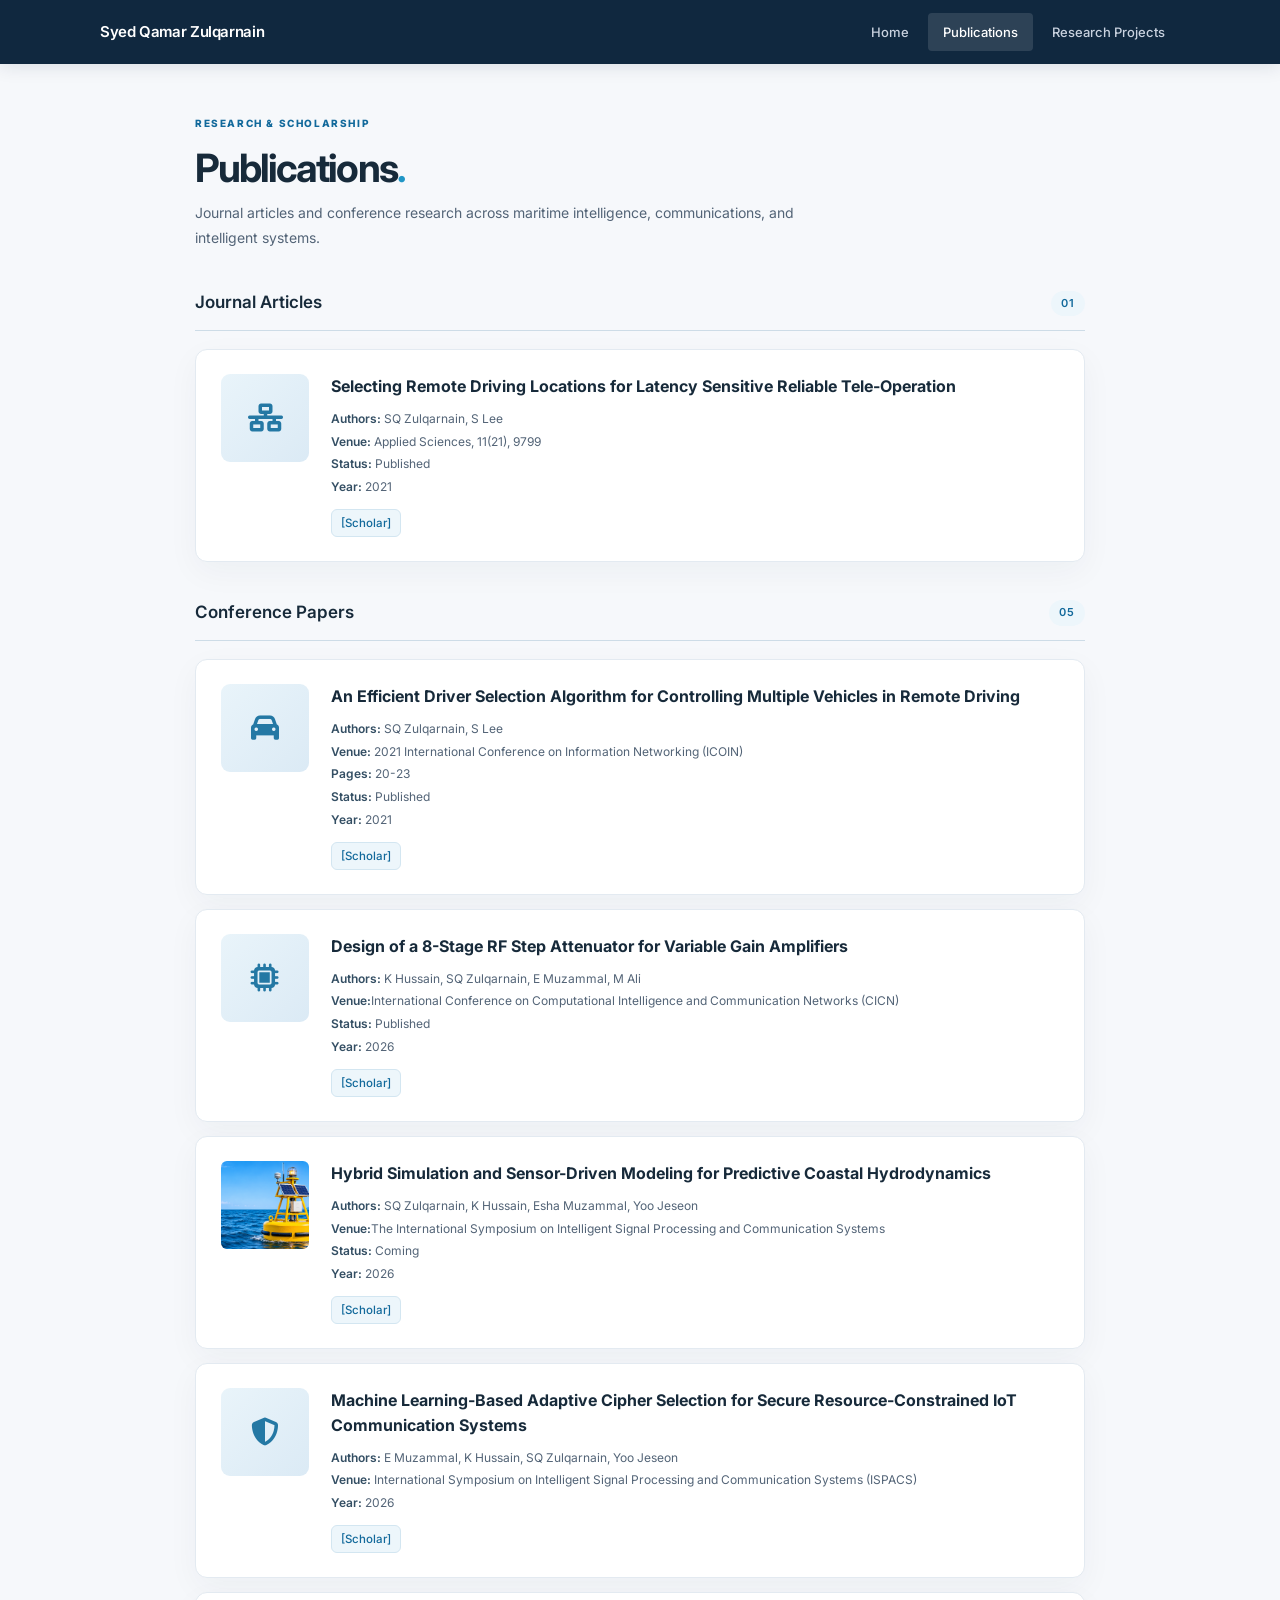
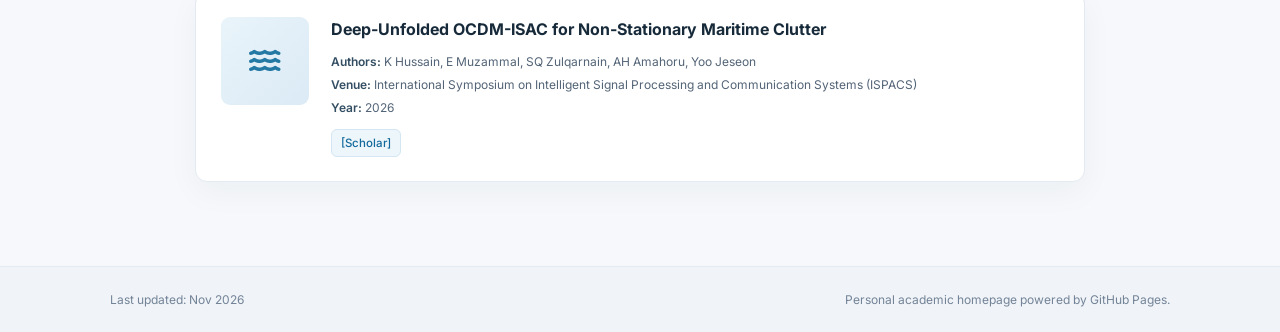
==== publications.html @ ca8b5930 "Update publications.html" ====
<!DOCTYPE html>
<html lang="en">

<head>
  <meta charset="UTF-8" />
  <meta name="viewport" content="width=device-width, initial-scale=1.0" />
  <title>Publications – Syed Qamar Zulqarnain</title>
  <meta name="description" content="Publications by Syed Qamar Zulqarnain — PhD Scholar at UST/KIOST Busan." />
  <link rel="stylesheet" href="style.css?v=20261104-redesign" />
  <link href="https://fonts.googleapis.com/css2?family=Inter:wght@300;400;500;600;700&display=swap" rel="stylesheet" />
  <link rel="stylesheet" href="https://cdnjs.cloudflare.com/ajax/libs/font-awesome/6.5.0/css/all.min.css" />
</head>

<body>

  <!-- NAVBAR -->
  <nav class="navbar">
    <div class="nav-container">
      <div class="nav-brand">Syed Qamar Zulqarnain</div>
      <ul class="nav-links">
        <li><a href="index.html">Home</a></li>
        <li><a href="publications.html" class="active">Publications</a></li>
        <li><a href="research-projects.html">Research Projects</a></li>
      </ul>
      <button class="nav-toggle" aria-label="Toggle navigation"
        onclick="document.querySelector('.nav-links').classList.toggle('open')">
        <i class="fas fa-bars"></i>
      </button>
    </div>
  </nav>


  <!-- MAIN -->
  <main class="pub-page-main">
    <div class="page-intro"><span class="eyebrow">RESEARCH &amp; SCHOLARSHIP</span><h1 class="page-title">Publications<span class="heading-dot">.</span></h1><p>Journal articles and conference research across maritime intelligence, communications, and intelligent systems.</p></div>

    <!-- Journal Section -->
    <h2 class="pub-category">Journal Articles <span class="section-count">01</span></h2>

    <div class="pub-full-item">
      <div class="pub-full-thumb">
        <div class="pub-thumb-placeholder large"><i class="fas fa-network-wired"></i></div>
      </div>
      <div class="pub-full-info">
        <p class="pub-title">Selecting Remote Driving Locations for Latency Sensitive Reliable Tele-Operation</p>
        <p class="pub-meta"><strong>Authors:</strong> SQ Zulqarnain, S Lee</p>
        <p class="pub-meta"><strong>Venue:</strong> Applied Sciences, 11(21), 9799</p>
        <p class="pub-meta"><strong>Status:</strong> Published</p>
        <p class="pub-meta"><strong>Year:</strong> 2021</p>
        <div class="pub-tags">
          <a href="https://scholar.google.com/citations?user=8hiHtL0AAAAJ&hl=en" target="_blank"
            class="tag-link">[Scholar]</a>
        </div>
      </div>
    </div>

    <!-- Conference Section -->
    <h2 class="pub-category">Conference Papers <span class="section-count">05</span></h2>

    <div class="pub-full-item">
      <div class="pub-full-thumb">
        <div class="pub-thumb-placeholder large"><i class="fas fa-car"></i></div>
      </div>
      <div class="pub-full-info">
        <p class="pub-title">An Efficient Driver Selection Algorithm for Controlling Multiple Vehicles in Remote Driving
        </p>
        <p class="pub-meta"><strong>Authors:</strong> SQ Zulqarnain, S Lee</p>
        <p class="pub-meta"><strong>Venue:</strong> 2021 International Conference on Information Networking (ICOIN)</p>
        <p class="pub-meta"><strong>Pages:</strong> 20-23</p>
        <p class="pub-meta"><strong>Status:</strong> Published</p>
        <p class="pub-meta"><strong>Year:</strong> 2021</p>
        <div class="pub-tags">
          <a href="https://scholar.google.com/citations?user=8hiHtL0AAAAJ&hl=en" target="_blank"
            class="tag-link">[Scholar]</a>
        </div>
      </div>
    </div>

    <div class="pub-full-item">
      <div class="pub-full-thumb">
        <div class="pub-thumb-placeholder large"><i class="fas fa-microchip"></i></div>
      </div>
      <div class="pub-full-info">
        <p class="pub-title">Design of a 8-Stage RF Step Attenuator for Variable Gain Amplifiers</p>
        <p class="pub-meta"><strong>Authors:</strong> K Hussain, SQ Zulqarnain, E Muzammal, M Ali</p>
        <p class="pub-meta"><strong>Venue:</strong>International Conference on Computational Intelligence and Communication Networks (CICN) </p>
        <p class="pub-meta"><strong>Status:</strong> Published</p>
        <p class="pub-meta"><strong>Year:</strong> 2026</p>
        <div class="pub-tags">
          <a href="https://scholar.google.com/citations?user=8hiHtL0AAAAJ&hl=en" target="_blank"
            class="tag-link">[Scholar]</a>
        </div>
      </div>
    </div>
    <div class="pub-full-item">
      <div class="pub-full-thumb">
        <img src="buoy.png" alt="Ocean monitoring buoy" width="88" height="88" style="display:block;width:88px;height:88px;min-width:88px;max-width:88px;object-fit:cover;border-radius:6px;" loading="lazy" />
      </div>
      <div class="pub-full-info">
        <p class="pub-title">Hybrid Simulation and Sensor-Driven Modeling for Predictive Coastal Hydrodynamics    </p>
        <p class="pub-meta"><strong>Authors:</strong> SQ Zulqarnain, K Hussain, Esha Muzammal, Yoo Jeseon</p>
        <p class="pub-meta"><strong>Venue:</strong>The International Symposium on Intelligent Signal Processing and Communication Systems </p>
        <p class="pub-meta"><strong>Status:</strong> Coming</p>
        <p class="pub-meta"><strong>Year:</strong> 2026</p>
        <div class="pub-tags">
          <a href="coming" target="_blank"
            class="tag-link">[Scholar]</a>
        </div>
      </div>
    </div>


    <div class="pub-full-item">
      <div class="pub-full-thumb">
        <div class="pub-thumb-placeholder large"><i class="fas fa-shield-alt"></i></div>
      </div>
      <div class="pub-full-info">
        <p class="pub-title">Machine Learning-Based Adaptive Cipher Selection for Secure Resource-Constrained IoT Communication Systems</p>
        <p class="pub-meta"><strong>Authors:</strong> E Muzammal, K Hussain, SQ Zulqarnain, Yoo Jeseon</p>
        <p class="pub-meta"><strong>Venue:</strong> International Symposium on Intelligent Signal Processing and Communication Systems (ISPACS)</p>
        <p class="pub-meta"><strong>Year:</strong> 2026</p>
        <div class="pub-tags">
          <a href="https://scholar.google.com/citations?user=8hiHtL0AAAAJ&amp;hl=en" target="_blank" rel="noopener noreferrer" class="tag-link" title="Google Scholar profile; replace with the paper's direct link when available">[Scholar]</a>
        </div>
      </div>
    </div>

    <div class="pub-full-item">
      <div class="pub-full-thumb">
        <div class="pub-thumb-placeholder large"><i class="fas fa-water"></i></div>
      </div>
      <div class="pub-full-info">
        <p class="pub-title">Deep-Unfolded OCDM-ISAC for Non-Stationary Maritime Clutter</p>
        <p class="pub-meta"><strong>Authors:</strong> K Hussain, E Muzammal, SQ Zulqarnain, AH Amahoru, Yoo Jeseon</p>
        <p class="pub-meta"><strong>Venue:</strong> International Symposium on Intelligent Signal Processing and Communication Systems (ISPACS)</p>
        <p class="pub-meta"><strong>Year:</strong> 2026</p>
        <div class="pub-tags">
          <a href="https://scholar.google.com/citations?user=8hiHtL0AAAAJ&amp;hl=en" target="_blank" rel="noopener noreferrer" class="tag-link" title="Google Scholar profile; replace with paper link when available">[Scholar]</a>
        </div>
      </div>
    </div>

  </main>

  <!-- FOOTER -->
  <footer class="site-footer">
    <div class="footer-container">
      <span>Last updated: Nov 2026</span>
      <span>Personal academic homepage powered by GitHub Pages.</span>
    </div>
  </footer>


</body>

</html>
---- style.css ----
/* ============================================
   style.css – Academic Homepage
   Syed Qamar Zulqarnain
   ============================================ */

/* ----- Reset & Base ----- */
*,
*::before,
*::after {
  box-sizing: border-box;
  margin: 0;
  padding: 0;
}

:root {
  --bg-page: #eaeef2;
  --bg-navbar: #3a4555;
  --bg-card: #ffffff;
  --bg-sidebar: #ffffff;
  --text-primary: #222222;
  --text-secondary: #555555;
  --text-muted: #888888;
  --accent: #2563eb;
  --accent-hover: #1d4ed8;
  --border: #dde2e9;
  --tag-bg: #f0f4ff;
  --tag-color: #2563eb;
  --metric-bg: #f8faff;
  --shadow: 0 1px 4px rgba(0, 0, 0, 0.08);
  --radius: 8px;
  --font: 'Inter', system-ui, sans-serif;
}

html {
  scroll-behavior: smooth;
}

body {
  font-family: var(--font);
  font-size: 14px;
  line-height: 1.65;
  background: var(--bg-page);
  color: var(--text-primary);
  min-height: 100vh;
  display: flex;
  flex-direction: column;
}

a {
  color: var(--accent);
  text-decoration: none;
}

a:hover {
  text-decoration: underline;
  color: var(--accent-hover);
}

/* Prevent global link color bleeding into navbar */
.navbar a {
  color: inherit;
  text-decoration: none;
}

.navbar a:hover {
  text-decoration: none;
  color: inherit;
}

/* ----- NAVBAR ----- */
.navbar {
  background: var(--bg-navbar);
  height: 44px;
  position: sticky;
  top: 0;
  z-index: 100;
  box-shadow: 0 1px 3px rgba(0, 0, 0, 0.25);
  width: 100%;
}

.nav-container {
  max-width: 1100px;
  margin: 0 auto;
  padding: 0 20px;
  height: 100%;
  display: flex;
  align-items: center;
  justify-content: space-between;
  width: 100%;
}


.nav-brand {
  color: #ffffff;
  font-size: 15px;
  font-weight: 600;
  letter-spacing: 0.01em;
  white-space: nowrap;
}

.nav-links {
  list-style: none;
  display: flex;
  gap: 4px;
}

.nav-links li a {
  color: #c9d2df !important;
  font-size: 13px;
  font-weight: 400;
  padding: 6px 14px;
  border-radius: 4px;
  background: transparent !important;
  transition: background 0.15s, color 0.15s;
  text-decoration: none !important;
  display: block;
}

.nav-links li a:hover,
.nav-links li a.active {
  color: #ffffff !important;
  background: rgba(255, 255, 255, 0.12) !important;
}

.nav-toggle {
  display: none;
  background: none;
  border: none;
  color: #fff;
  font-size: 18px;
  cursor: pointer;
}

/* ----- HOME LAYOUT ----- */
.main-content {
  flex: 1;
  display: flex;
  gap: 20px;
  max-width: 1100px;
  margin: 28px auto;
  padding: 0 20px;
  width: 100%;
  align-items: flex-start;
}

/* ----- PROFILE SIDEBAR ----- */
.profile-sidebar {
  background: var(--bg-sidebar);
  border-radius: var(--radius);
  box-shadow: var(--shadow);
  padding: 0 0 20px;
  width: 260px;
  min-width: 240px;
  text-align: center;
  flex-shrink: 0;
  overflow: hidden;
}

.profile-photo-wrapper {
  width: 100%;
  margin-bottom: 16px;
}

.profile-photo {
  width: 100%;
  height: auto;
  aspect-ratio: 1 / 1;
  border-radius: 0;
  object-fit: cover;
  object-position: top center;
  display: block;
}

.profile-name {
  font-size: 17px;
  font-weight: 700;
  color: var(--text-primary);
  margin-bottom: 6px;
  line-height: 1.3;
  padding: 0 16px;
}

.profile-role {
  font-size: 13px;
  color: var(--text-secondary);
  margin-bottom: 2px;
  padding: 0 16px;
}

.profile-affil {
  font-size: 12px;
  color: var(--text-muted);
  margin-bottom: 10px;
  padding: 0 16px;
}

.profile-research-line {
  font-size: 12px;
  color: var(--text-secondary);
  line-height: 1.55;
  margin-bottom: 14px;
  border-top: 1px solid var(--border);
  padding: 10px 16px 0;
  text-align: center;
}

.profile-links {
  display: flex;
  flex-direction: column;
  gap: 6px;
  margin-top: 6px;
  padding: 0 16px;
}

.profile-link {
  display: flex;
  align-items: center;
  justify-content: center;
  gap: 6px;
  font-size: 12px;
  color: var(--accent);
  text-decoration: none;
  word-break: break-all;
  line-height: 1.4;
}

.profile-link:hover {
  color: var(--accent-hover);
  text-decoration: underline;
}

.profile-link i {
  font-size: 13px;
  flex-shrink: 0;
}

/* ----- CONTENT PANEL ----- */
.content-panel {
  flex: 1;
  display: flex;
  flex-direction: column;
  gap: 16px;
  min-width: 0;
}

/* ----- CARDS ----- */
.card {
  background: var(--bg-card);
  border-radius: var(--radius);
  box-shadow: var(--shadow);
  padding: 20px 22px;
}

.card-title {
  font-size: 18px;
  font-weight: 600;
  color: var(--text-primary);
  margin-bottom: 10px;
}

.about-card p {
  color: var(--text-secondary);
  font-size: 13.5px;
  margin-bottom: 12px;
}

.cv-link {
  display: inline-flex;
  align-items: center;
  gap: 6px;
  font-size: 13px;
  font-weight: 500;
  color: var(--accent);
  border: 1px solid var(--accent);
  border-radius: 4px;
  padding: 5px 12px;
  transition: background 0.15s, color 0.15s;
}

.cv-link:hover {
  background: var(--accent);
  color: #fff;
  text-decoration: none;
}

/* ----- TWO-COL CARD (Education + Honors) ----- */
.two-col-card {
  display: grid;
  grid-template-columns: 1fr 1fr;
  gap: 20px;
}

.section-label {
  font-size: 14px;
  font-weight: 700;
  color: var(--text-primary);
  margin-bottom: 14px;
  display: flex;
  align-items: center;
  gap: 8px;
}

.pub-section-label {
  margin-bottom: 14px;
}

.view-all-link {
  font-size: 11.5px;
  font-weight: 400;
  color: var(--accent);
  margin-left: auto;
}

/* Education items */
.edu-item {
  display: flex;
  gap: 10px;
  margin-bottom: 14px;
  align-items: flex-start;
}

.edu-icon-wrap {
  width: 24px;
  height: 24px;
  flex-shrink: 0;
  margin-top: 1px;
  display: flex;
  align-items: center;
  justify-content: center;
}

.edu-logo {
  width: 100%;
  height: 100%;
  object-fit: contain;
  border-radius: 4px;
  display: block;
}


.edu-info {
  display: flex;
  flex-direction: column;
  gap: 2px;
  flex: 1;
  min-width: 0;
}

.edu-info strong {
  font-size: 13px;
  font-weight: 600;
  color: var(--text-primary);
  line-height: 1.3;
}

.edu-degree {
  font-size: 12px;
  color: var(--text-secondary);
}

.edu-date {
  font-size: 11.5px;
  color: var(--text-muted);
  font-style: italic;
}

/* Honors */
.honors-list {
  list-style: none;
  display: flex;
  flex-direction: column;
  gap: 8px;
}

.honors-list li {
  display: flex;
  align-items: baseline;
  gap: 4px;
  font-size: 12.5px;
}

.honor-bullet {
  color: var(--text-muted);
  flex-shrink: 0;
}

.honor-text {
  flex: 1;
  color: var(--text-secondary);
}

.honor-year {
  color: var(--text-muted);
  font-size: 11.5px;
  margin-left: auto;
  white-space: nowrap;
}

/* ----- PUBLICATION ITEMS (home card) ----- */
.pub-item {
  display: flex;
  gap: 14px;
  padding: 12px 0;
  border-top: 1px solid var(--border);
}

.pub-item:first-of-type {
  border-top: none;
}

.pub-thumb {
  width: 64px;
  height: 64px;
  flex-shrink: 0;
}

.pub-thumb-placeholder {
  width: 64px;
  height: 64px;
  background: var(--tag-bg);
  border-radius: 6px;
  display: flex;
  align-items: center;
  justify-content: center;
  color: var(--accent);
  font-size: 22px;
}

.pub-thumb-placeholder.large {
  width: 88px;
  height: 88px;
  font-size: 28px;
}

.pub-info {
  flex: 1;
  min-width: 0;
}

.pub-title {
  font-size: 13px;
  font-weight: 600;
  color: var(--text-primary);
  margin-bottom: 3px;
  line-height: 1.4;
}

.pub-authors {
  font-size: 11.5px;
  color: var(--text-secondary);
  margin-bottom: 2px;
}

.pub-venue {
  font-size: 11.5px;
  color: var(--text-muted);
  margin-bottom: 5px;
}

.pub-cited {
  color: var(--accent);
  font-weight: 500;
}

.pub-tags {
  display: flex;
  gap: 6px;
  flex-wrap: wrap;
}

.tag-link {
  font-size: 11.5px;
  font-weight: 500;
  color: var(--accent);
  background: var(--tag-bg);
  padding: 2px 7px;
  border-radius: 3px;
  text-decoration: none;
  transition: background 0.15s;
}

.tag-link:hover {
  background: #dbeafe;
  text-decoration: none;
}

/* ----- METRICS CARD ----- */
.metrics-card {
  background: var(--metric-bg);
}

.metrics-grid {
  display: flex;
  gap: 30px;
  margin-top: 10px;
}

.metric-item {
  display: flex;
  flex-direction: column;
  align-items: center;
  gap: 2px;
}

.metric-value {
  font-size: 26px;
  font-weight: 700;
  color: var(--accent);
  line-height: 1;
}

.metric-label {
  font-size: 11.5px;
  color: var(--text-muted);
  text-align: center;
}

/* ----- FOOTER ----- */
.site-footer {
  margin-top: auto;
  background: #f2f4f7;
  border-top: 1px solid var(--border);
  padding: 14px 0;
  width: 100%;
}

.footer-container {
  max-width: 1100px;
  margin: 0 auto;
  padding: 0 20px;
  display: flex;
  justify-content: space-between;
  font-size: 12px;
  color: var(--text-muted);
  flex-wrap: wrap;
  gap: 8px;
}


/* ============================================
   PUBLICATIONS PAGE
   ============================================ */

.pub-page-main {
  flex: 1;
  max-width: 820px;
  margin: 28px auto;
  padding: 0 20px;
  width: 100%;
}

.page-title {
  font-size: 22px;
  font-weight: 700;
  color: var(--text-primary);
  margin-bottom: 14px;
}

.pub-category {
  font-size: 15px;
  font-weight: 600;
  color: var(--text-secondary);
  margin: 20px 0 10px;
  padding-bottom: 5px;
  border-bottom: 1px solid var(--border);
}

.pub-full-item {
  background: var(--bg-card);
  border-radius: var(--radius);
  box-shadow: var(--shadow);
  padding: 18px 20px;
  margin-bottom: 12px;
  display: flex;
  gap: 16px;
  align-items: flex-start;
}

.pub-full-thumb {
  flex-shrink: 0;
}

.pub-full-info {
  flex: 1;
  min-width: 0;
}

.pub-meta {
  font-size: 12.5px;
  color: var(--text-secondary);
  margin-bottom: 3px;
}

.pub-cited-count {
  color: var(--accent);
}

/* ============================================
   RESEARCH PROJECTS PAGE
   ============================================ */

.project-card {
  background: var(--bg-card);
  border-radius: var(--radius);
  box-shadow: var(--shadow);
  padding: 20px 24px;
  margin-bottom: 16px;
}

.project-title {
  font-size: 16px;
  font-weight: 600;
  color: var(--text-primary);
  margin-bottom: 8px;
}

.project-desc {
  font-size: 13px;
  color: var(--text-secondary);
  margin-bottom: 10px;
}

.project-bullets {
  padding-left: 18px;
  margin-bottom: 12px;
  color: var(--text-secondary);
  font-size: 12.5px;
}

.project-bullets li {
  margin-bottom: 4px;
}

.project-tags {
  display: flex;
  gap: 6px;
  flex-wrap: wrap;
}

.ptag {
  font-size: 11.5px;
  font-weight: 500;
  background: var(--tag-bg);
  color: var(--accent);
  padding: 3px 9px;
  border-radius: 12px;
  border: 1px solid #c7d9ff;
}

/* ============================================
   RESPONSIVE
   ============================================ */

@media (max-width: 768px) {
  .main-content {
    flex-direction: column;
  }

  .profile-sidebar {
    width: 100%;
    min-width: unset;
  }

  .two-col-card {
    grid-template-columns: 1fr;
  }

  .nav-links {
    display: none;
    flex-direction: column;
    position: absolute;
    top: 44px;
    left: 0;
    right: 0;
    background: var(--bg-navbar);
    padding: 8px 16px 16px;
    gap: 2px;
    box-shadow: 0 4px 8px rgba(0, 0, 0, 0.2);
  }

  .nav-links.open {
    display: flex;
  }

  .nav-toggle {
    display: block;
  }

  .navbar {
    position: relative;
  }

  .metrics-grid {
    gap: 16px;
  }

  .footer-container {
    flex-direction: column;
    text-align: center;
  }

}

@media (max-width: 480px) {

  .pub-item,
  .pub-full-item {
    flex-direction: column;
  }

  .pub-thumb,
  .pub-full-thumb {
    width: 100%;
  }

  .pub-thumb-placeholder,
  .pub-thumb-placeholder.large {
    width: 100%;
    height: 56px;
    border-radius: 6px;
  }
}

/* Refined editorial academic portfolio */
:root{--bg-page:#f6f8fb;--bg-navbar:#10283f;--text-primary:#172a3a;--text-secondary:#536477;--text-muted:#738397;--accent:#12699b;--accent-hover:#084c77;--border:#e3eaf1;--tag-bg:#edf6fb;--shadow:0 10px 32px rgba(18,44,68,.045);--radius:12px}
body{line-height:1.75}
.navbar{height:64px;box-shadow:0 2px 18px rgba(11,36,58,.12)}
.nav-container{max-width:1120px}
.nav-brand{letter-spacing:-.025em}
.nav-links li a{font-weight:500;padding:8px 15px}
.main-content{max-width:1120px;margin:42px auto 56px;gap:26px}
.profile-sidebar{width:275px;min-width:255px;border:1px solid var(--border);box-shadow:var(--shadow)}
.profile-photo{aspect-ratio:4/4.2;object-fit:cover}
.profile-name{font-size:21px;letter-spacing:-.035em}
.profile-role{font-weight:600;color:var(--accent)}
.profile-research-line{margin-top:12px;padding-top:16px}
.profile-link{justify-content:flex-start;padding:7px 10px;border-radius:7px}
.profile-link:hover{background:var(--tag-bg);text-decoration:none}
.content-panel{gap:20px}
.card,.project-card,.pub-full-item{border:1px solid var(--border);box-shadow:var(--shadow);border-radius:var(--radius)}
.card{padding:27px 30px}
.card-title{font-size:21px;letter-spacing:-.035em;line-height:1.3;margin:12px 0 16px}
.about-card{padding:34px;background:linear-gradient(130deg,#fff 60%,#f0f8fd)}
.about-card .card-title{font-size:29px}
.about-card p{line-height:1.9}
.eyebrow{font-size:10px;font-weight:800;letter-spacing:.16em;color:var(--accent)}
.heading-dot{color:#2096c6}
.cv-link{margin-top:5px;background:var(--accent);color:white;border-color:var(--accent);padding:9px 15px;border-radius:7px}
.cv-link:hover{background:var(--accent-hover);color:white}
.section-label{font-size:15px}
.edu-item{margin-bottom:18px}
.edu-icon-wrap{width:32px;height:32px}
.pub-item{gap:16px;padding:17px 0}
.pub-thumb-placeholder{background:linear-gradient(135deg,#e9f4fa,#dbeaf5);color:#2478a4}
.pub-title{font-size:14px;line-height:1.55}
.pub-venue{margin:4px 0 8px}
.tag-link{display:inline-flex;align-items:center;border:1px solid #d3e6f1;padding:3px 9px;border-radius:6px}
.focus-grid{display:grid;grid-template-columns:repeat(3,minmax(0,1fr));gap:12px}
.focus-grid>div{display:flex;flex-direction:column;gap:6px;padding:18px 14px;border:1px solid #e1edf5;border-radius:9px;background:#f8fbfd}
.focus-grid i{font-size:21px;color:var(--accent);margin-bottom:7px}
.focus-grid strong{font-size:12px}
.focus-grid span{font-size:11px;color:var(--text-secondary);line-height:1.5}
.pub-page-main{max-width:930px;margin:46px auto 70px}
.page-intro{margin-bottom:38px}
.page-intro .page-title{font-size:39px;letter-spacing:-.05em;line-height:1.2;margin:10px 0}
.page-intro p{max-width:620px;color:var(--text-secondary);font-size:14px}
.pub-category{display:flex;align-items:center;justify-content:space-between;font-size:17px;color:var(--text-primary);border-bottom:1px solid #cddce7;padding-bottom:12px;margin:36px 0 18px}
.section-count{font-size:11px;letter-spacing:.08em;color:var(--accent);background:var(--tag-bg);padding:3px 10px;border-radius:20px}
.pub-full-item{padding:24px 25px;gap:22px;margin-bottom:14px;transition:transform .2s,box-shadow .2s}
.pub-full-item:hover,.project-card:hover{transform:translateY(-2px);box-shadow:0 15px 35px rgba(18,44,68,.09)}
.pub-full-thumb{width:88px;height:88px;flex:0 0 88px}
.pub-full-thumb .pub-thumb-placeholder.large,.pub-full-thumb img{width:88px!important;height:88px!important;max-width:88px!important;border-radius:9px;object-fit:cover}
.pub-full-info .pub-title{font-size:16px;font-weight:700;margin-bottom:10px}
.pub-meta{font-size:12px;line-height:1.65}
.pub-meta strong{color:#334e63;font-weight:600}
.pub-full-info .pub-tags{margin-top:12px}
.project-card{padding:0 27px 25px;overflow:hidden;transition:transform .2s,box-shadow .2s}
.project-visual{height:128px;margin:0 -27px 24px;padding:23px 30px;display:flex;align-items:center;justify-content:space-between;position:relative;overflow:hidden;background:linear-gradient(115deg,#102c47,#196a91);color:white}
.project-visual::after{content:"";position:absolute;right:-30px;bottom:-110px;width:270px;height:270px;border:1px solid rgba(255,255,255,.2);border-radius:50%;box-shadow:0 0 0 32px rgba(255,255,255,.04),0 0 0 65px rgba(255,255,255,.035)}
.project-visual i{font-size:43px;opacity:.86}
.project-visual span{font-size:11px;font-weight:700;letter-spacing:.18em;z-index:1}
.visual-2{background:linear-gradient(115deg,#123e55,#318ba1)}
.visual-3{background:linear-gradient(115deg,#152d53,#466c9b)}
.project-title{font-size:18px;letter-spacing:-.025em}
.project-desc{line-height:1.8}
.project-bullets{line-height:1.8}
.ptag{border:0;border-radius:6px;padding:5px 10px}
.site-footer{background:#f0f4f8;border-top:1px solid var(--border);padding:22px 0}
@media(max-width:768px){.navbar{height:58px}.nav-links{top:58px}.main-content{margin:24px auto;gap:18px}.profile-sidebar{width:100%;min-width:0}.profile-photo{height:270px;aspect-ratio:auto;object-position:center 30%}.focus-grid{grid-template-columns:1fr}.pub-page-main{margin:30px auto}.page-intro .page-title{font-size:32px}}
@media(max-width:480px){.card{padding:21px}.about-card{padding:25px}.about-card .card-title{font-size:25px}.pub-full-item{flex-direction:row;gap:13px;padding:16px}.pub-full-thumb{width:70px!important;height:70px;flex:0 0 70px}.pub-full-thumb .pub-thumb-placeholder.large,.pub-full-thumb img{width:70px!important;height:70px!important;max-width:70px!important}.pub-full-info .pub-title{font-size:14px}.pub-meta{font-size:11px}.pub-category{font-size:15px}.page-intro .page-title{font-size:30px}.project-card{padding:0 18px 20px}.project-visual{margin:0 -18px 20px}}

/* Compact social icons, matching the supplied reference */
.profile-icon-links{display:flex;flex-direction:row;align-items:center;justify-content:center;gap:15px;padding:0 16px;margin-top:18px}
.profile-icon-links .profile-link{display:inline-flex;align-items:center;justify-content:center;width:31px;height:31px;padding:0;color:#687b90;font-size:20px;line-height:1;border-radius:5px;word-break:normal;transition:color .2s,background .2s,transform .2s}
.profile-icon-links .profile-link i{font-size:20px}
.profile-icon-links .profile-link:hover{color:#12699b;background:#edf6fb;transform:translateY(-2px)}
.profile-icon-links .profile-link:focus-visible{outline:2px solid #12699b;outline-offset:3px}

/* Keep all four profile social icons on one horizontal line. */
.profile-sidebar .profile-icon-links{display:flex!important;flex-direction:row!important;flex-wrap:nowrap!important;align-items:center!important;justify-content:center!important;gap:14px!important;width:100%;padding:0 12px}
.profile-sidebar .profile-icon-links .profile-link{display:inline-flex!important;flex:0 0 30px!important;width:30px!important;min-width:30px!important;height:32px!important;white-space:nowrap}
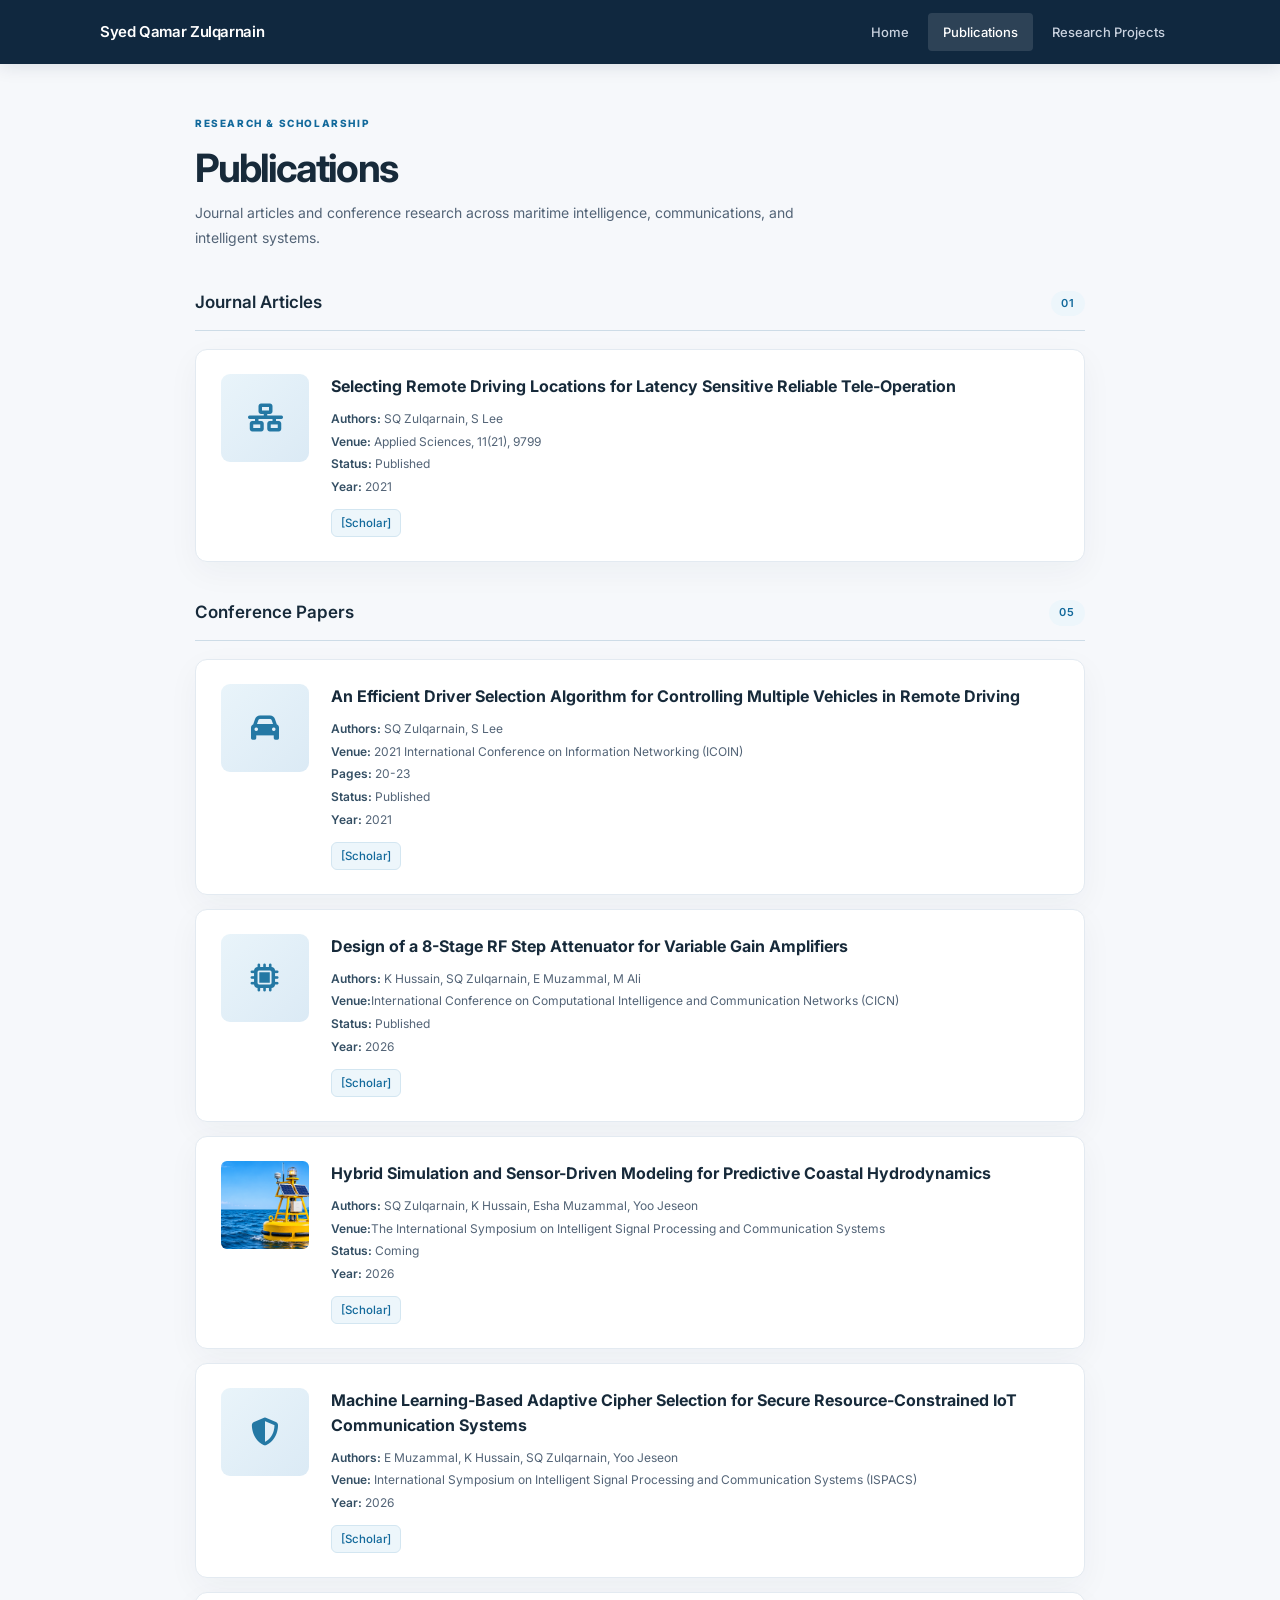
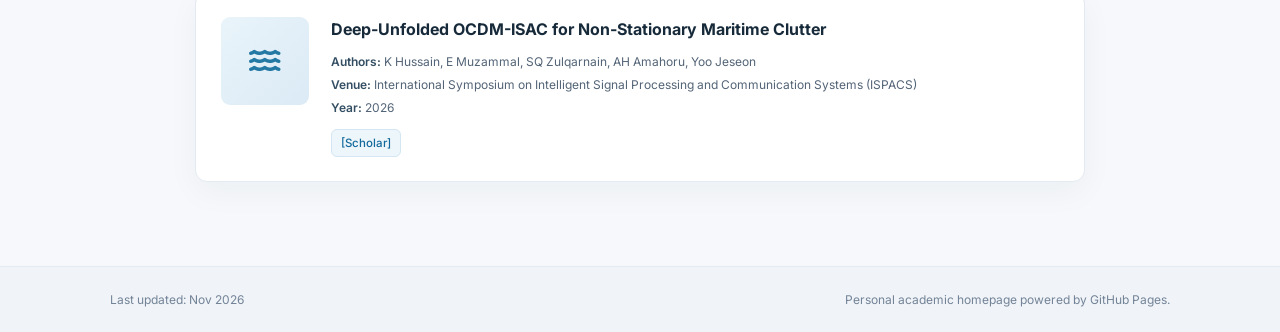
==== commit 40979318: "Update publications.html" ====
--- a/publications.html
+++ b/publications.html
@@ -32,7 +32,7 @@
 
   <!-- MAIN -->
   <main class="pub-page-main">
-    <div class="page-intro"><span class="eyebrow">RESEARCH &amp; SCHOLARSHIP</span><h1 class="page-title">Publications<span class="heading-dot">.</span></h1><p>Journal articles and conference research across maritime intelligence, communications, and intelligent systems.</p></div>
+    <div class="page-intro"><span class="eyebrow">RESEARCH &amp; SCHOLARSHIP</span><h1 class="page-title">Publications<span class="heading-dot"></span></h1><p>Journal articles and conference research across maritime intelligence, communications, and intelligent systems.</p></div>
 
     <!-- Journal Section -->
     <h2 class="pub-category">Journal Articles <span class="section-count">01</span></h2>
@@ -120,6 +120,7 @@
         <p class="pub-meta"><strong>Venue:</strong> International Symposium on Intelligent Signal Processing and Communication Systems (ISPACS)</p>
         <p class="pub-meta"><strong>Year:</strong> 2026</p>
         <div class="pub-tags">
+           <a href="coming" target="_blank"
           <a href="https://scholar.google.com/citations?user=8hiHtL0AAAAJ&amp;hl=en" target="_blank" rel="noopener noreferrer" class="tag-link" title="Google Scholar profile; replace with the paper's direct link when available">[Scholar]</a>
         </div>
       </div>
@@ -135,6 +136,7 @@
         <p class="pub-meta"><strong>Venue:</strong> International Symposium on Intelligent Signal Processing and Communication Systems (ISPACS)</p>
         <p class="pub-meta"><strong>Year:</strong> 2026</p>
         <div class="pub-tags">
+           <a href="coming" target="_blank"
           <a href="https://scholar.google.com/citations?user=8hiHtL0AAAAJ&amp;hl=en" target="_blank" rel="noopener noreferrer" class="tag-link" title="Google Scholar profile; replace with paper link when available">[Scholar]</a>
         </div>
       </div>
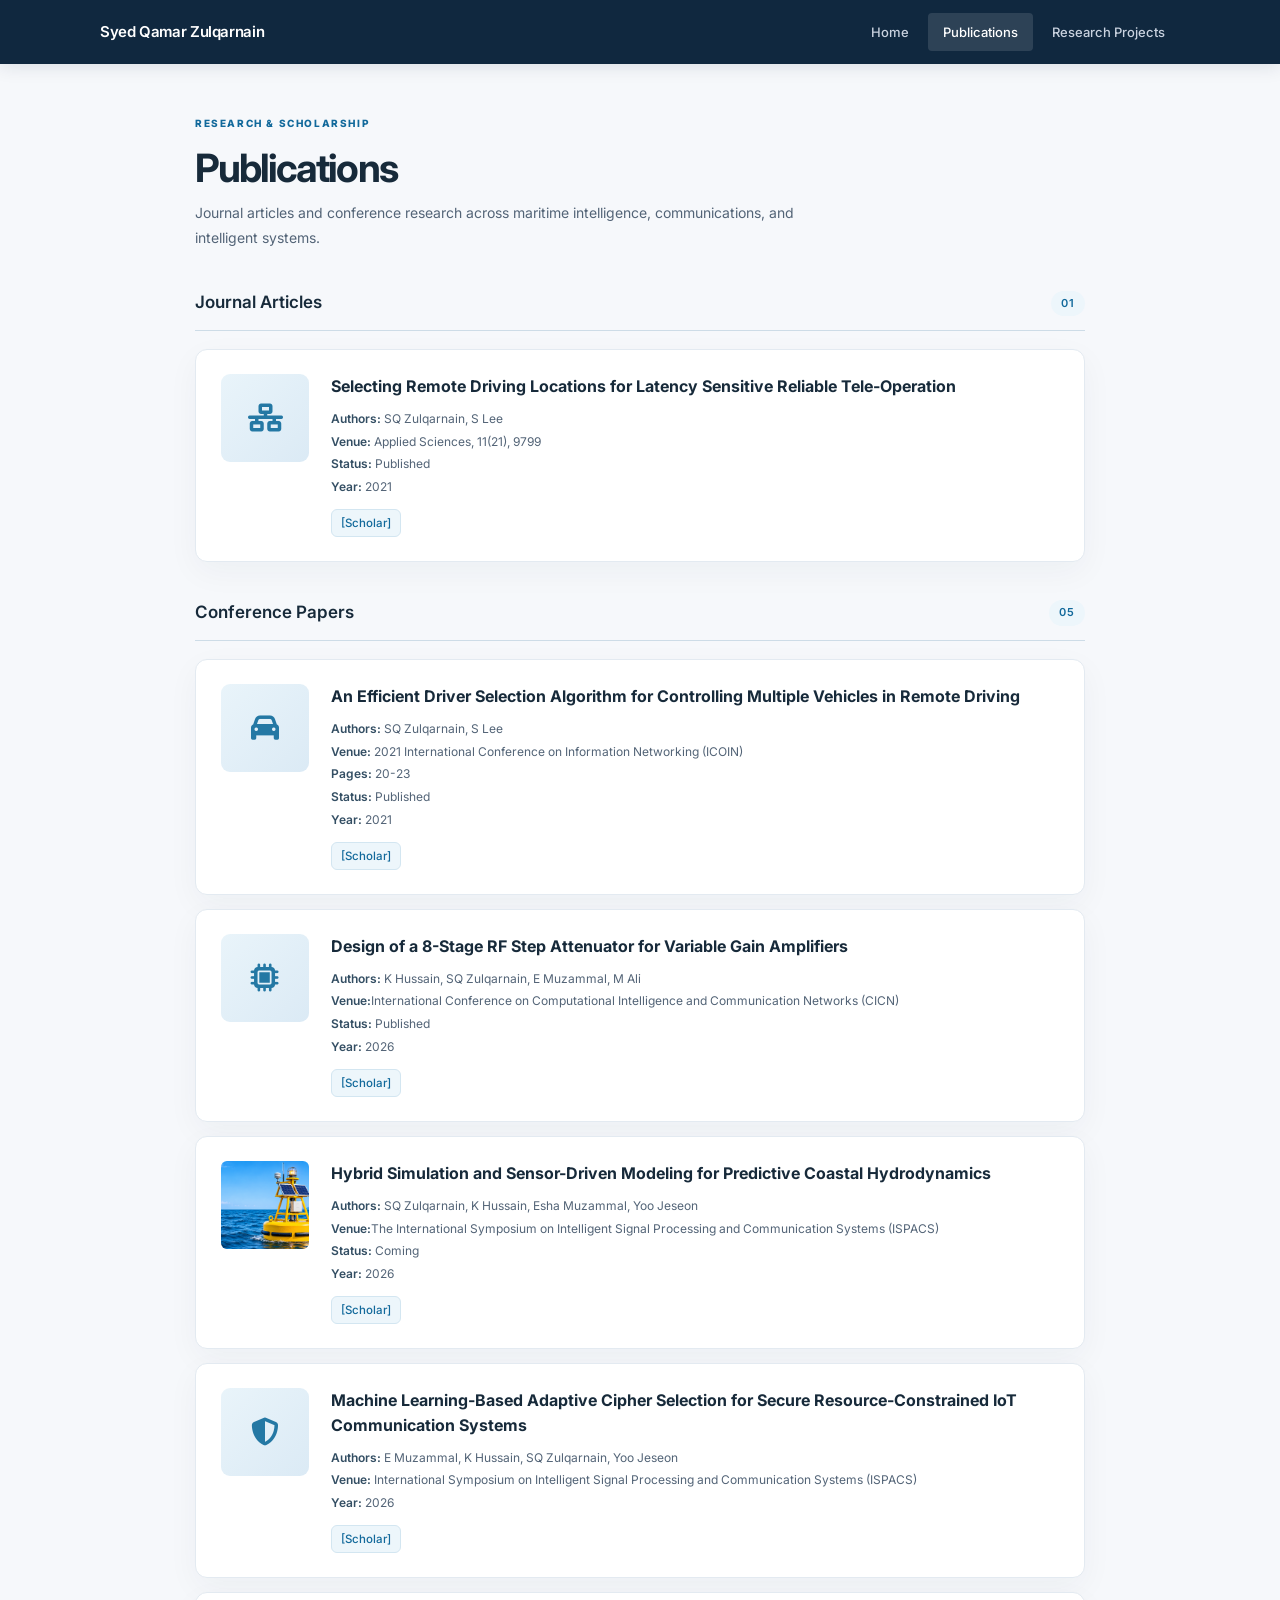
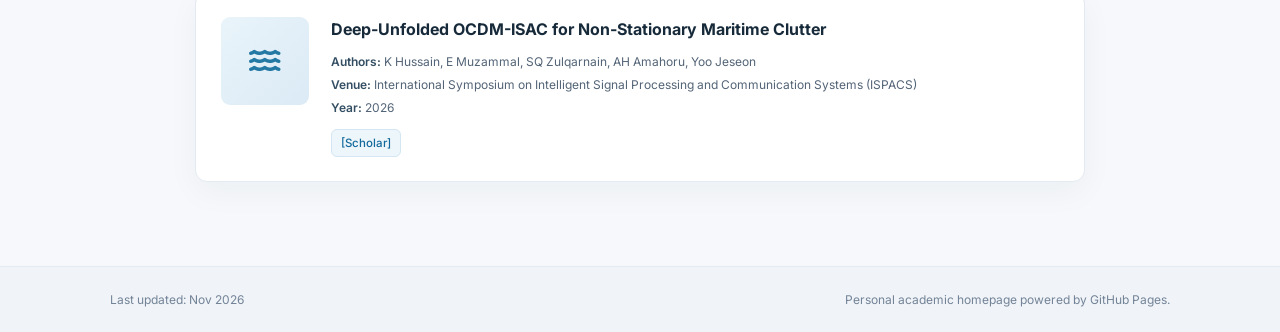
==== commit 9c68de0a: "Update publications.html" ====
--- a/publications.html
+++ b/publications.html
@@ -99,7 +99,7 @@
       <div class="pub-full-info">
         <p class="pub-title">Hybrid Simulation and Sensor-Driven Modeling for Predictive Coastal Hydrodynamics    </p>
         <p class="pub-meta"><strong>Authors:</strong> SQ Zulqarnain, K Hussain, Esha Muzammal, Yoo Jeseon</p>
-        <p class="pub-meta"><strong>Venue:</strong>The International Symposium on Intelligent Signal Processing and Communication Systems </p>
+        <p class="pub-meta"><strong>Venue:</strong>The International Symposium on Intelligent Signal Processing and Communication Systems (ISPACS)</p>
         <p class="pub-meta"><strong>Status:</strong> Coming</p>
         <p class="pub-meta"><strong>Year:</strong> 2026</p>
         <div class="pub-tags">
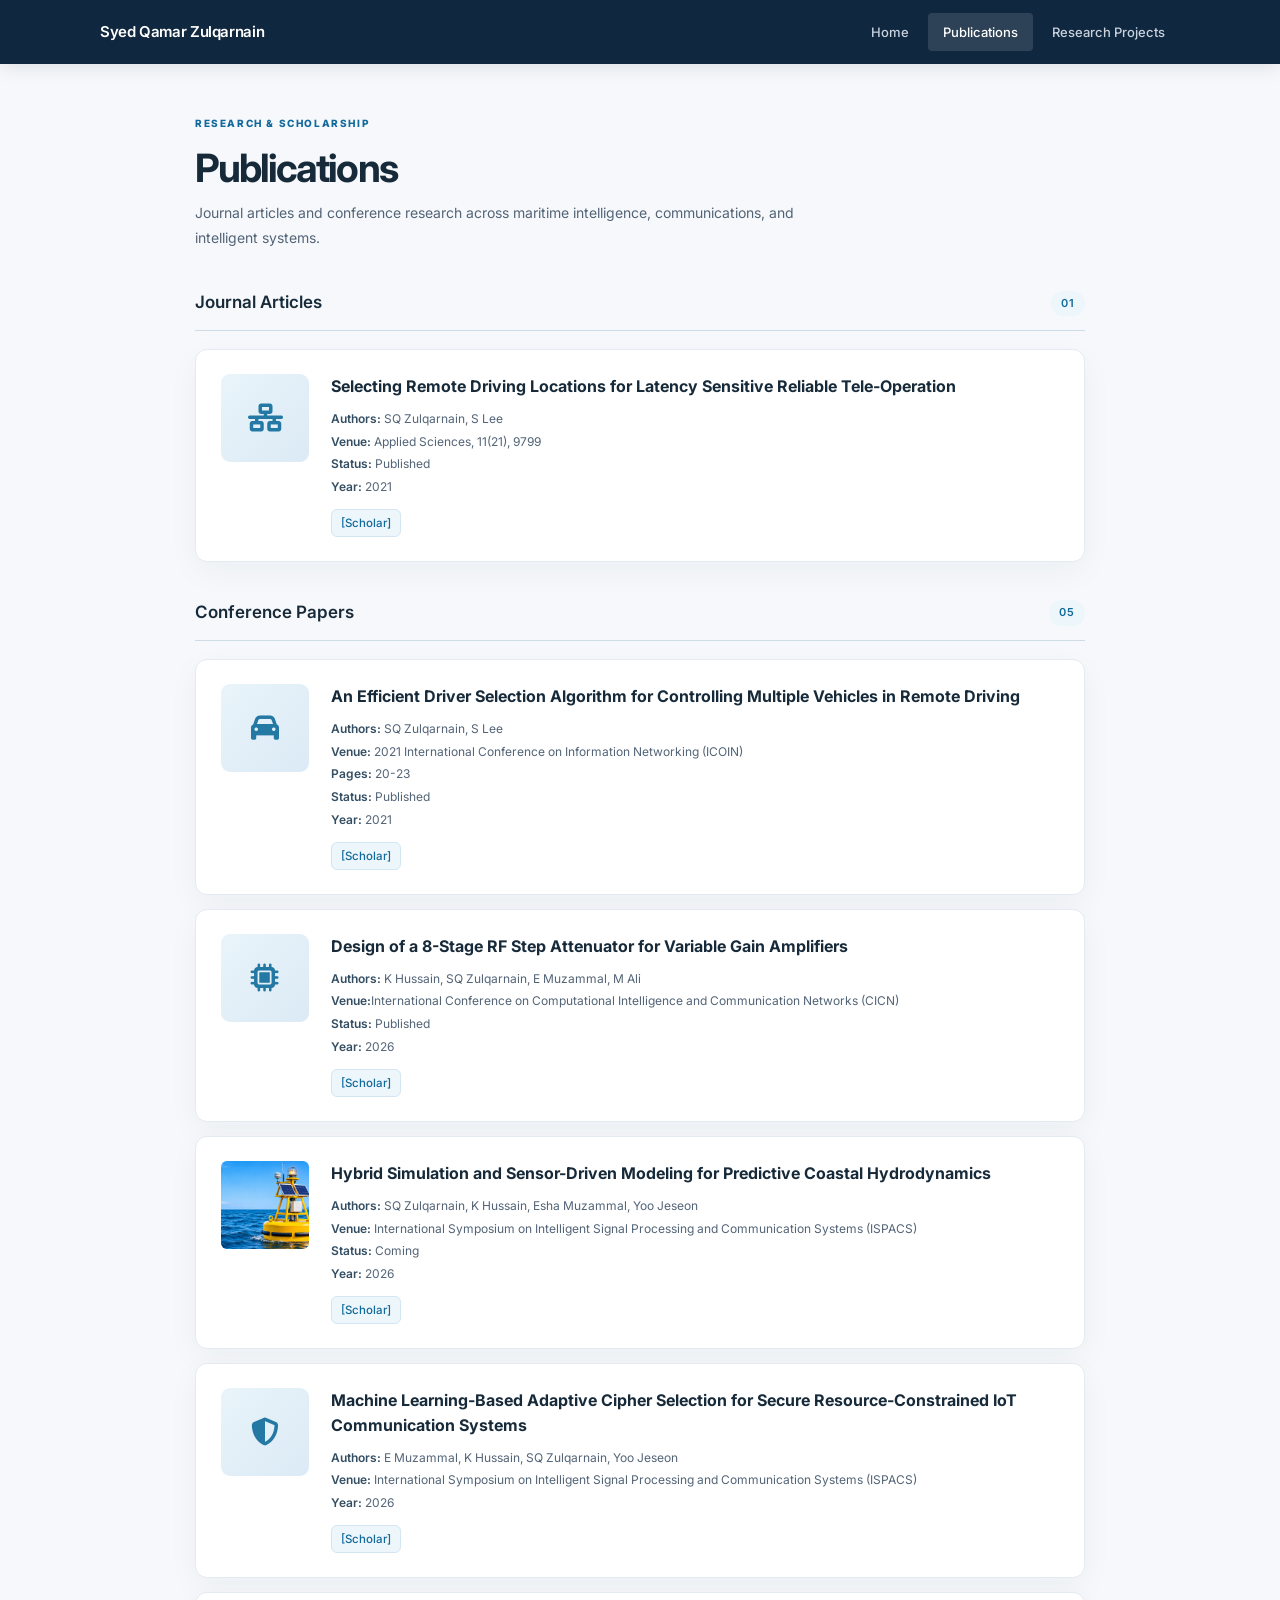
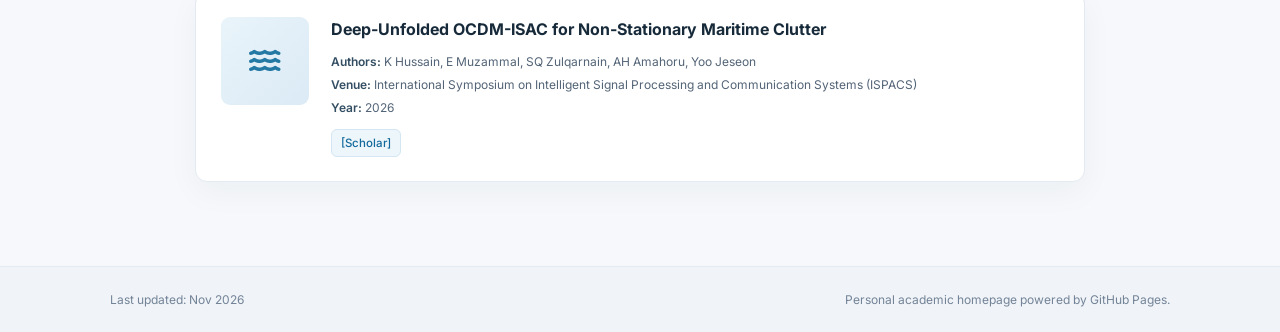
==== commit f0d795e8: "Correct venue formatting in publication details" ====
--- a/publications.html
+++ b/publications.html
@@ -99,7 +99,7 @@
       <div class="pub-full-info">
         <p class="pub-title">Hybrid Simulation and Sensor-Driven Modeling for Predictive Coastal Hydrodynamics    </p>
         <p class="pub-meta"><strong>Authors:</strong> SQ Zulqarnain, K Hussain, Esha Muzammal, Yoo Jeseon</p>
-        <p class="pub-meta"><strong>Venue:</strong>The International Symposium on Intelligent Signal Processing and Communication Systems (ISPACS)</p>
+        <p class="pub-meta"><strong>Venue:</strong> International Symposium on Intelligent Signal Processing and Communication Systems (ISPACS)</p>
         <p class="pub-meta"><strong>Status:</strong> Coming</p>
         <p class="pub-meta"><strong>Year:</strong> 2026</p>
         <div class="pub-tags">
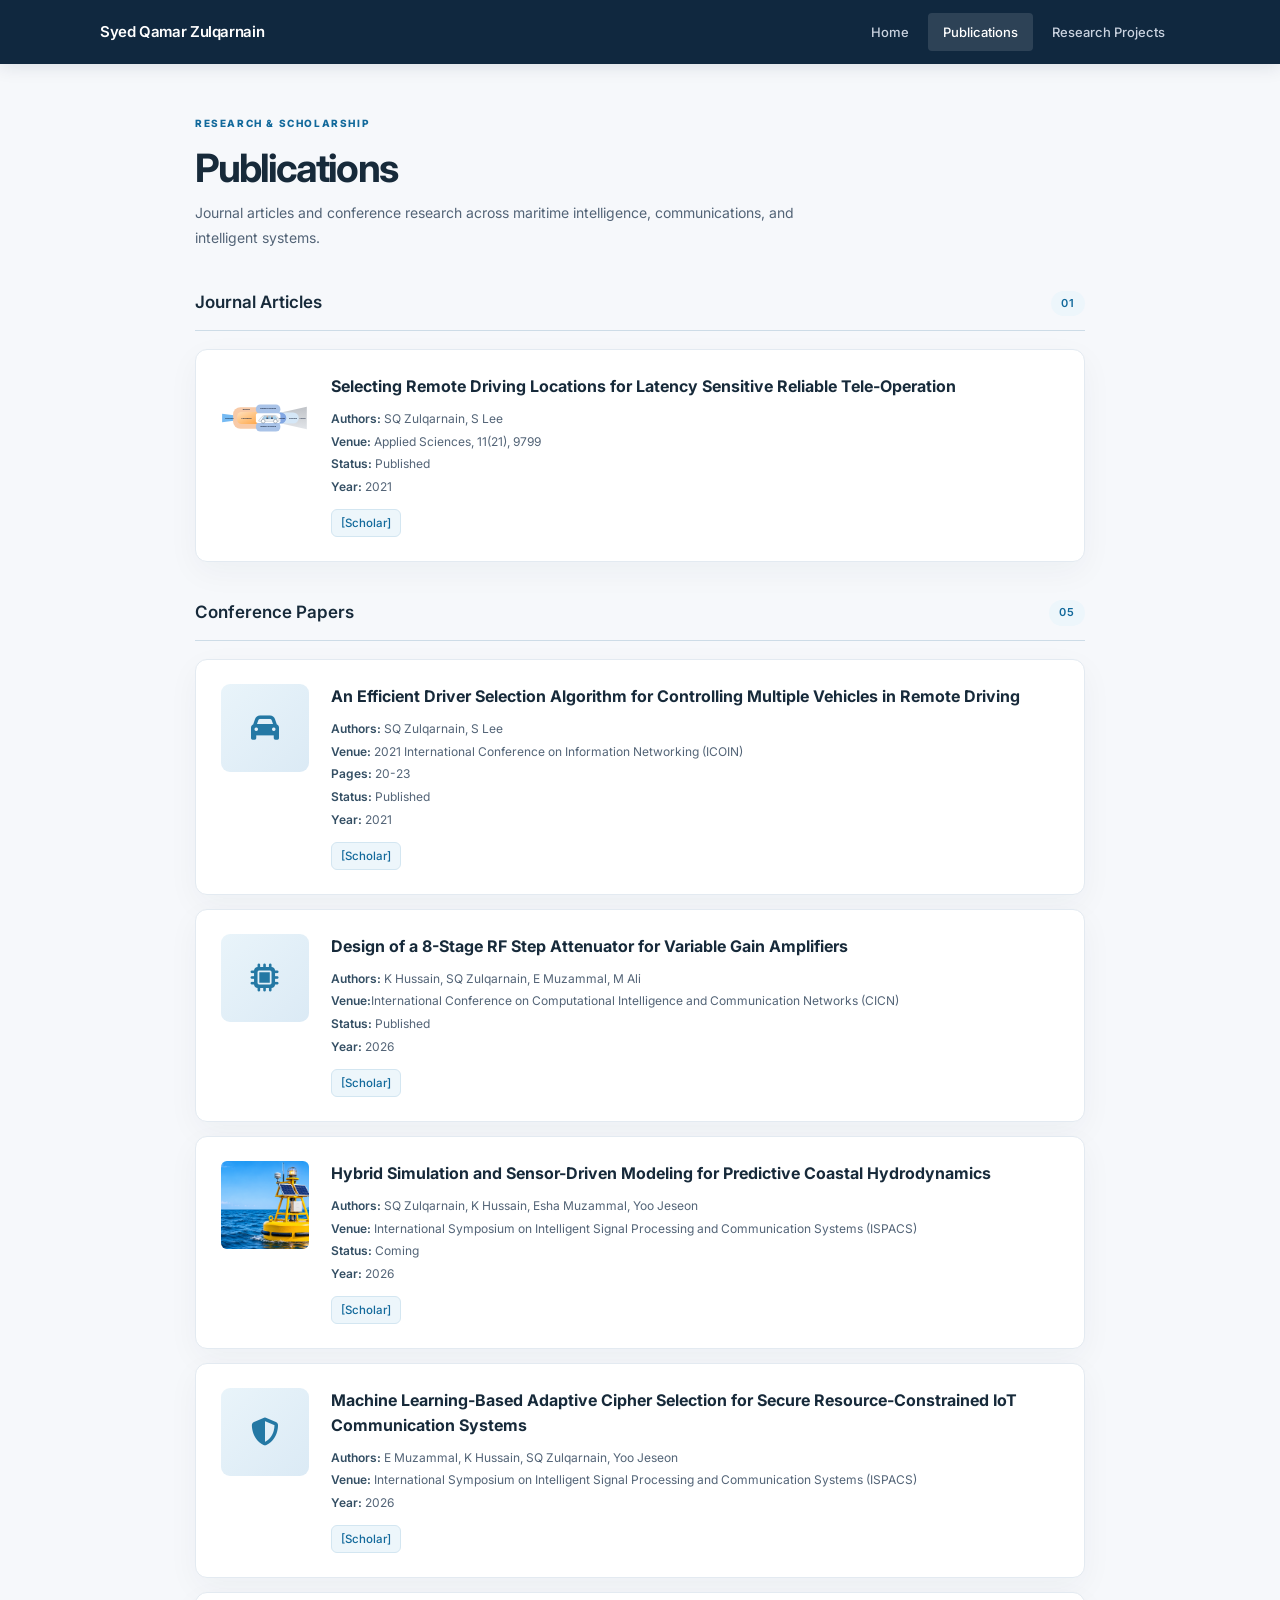
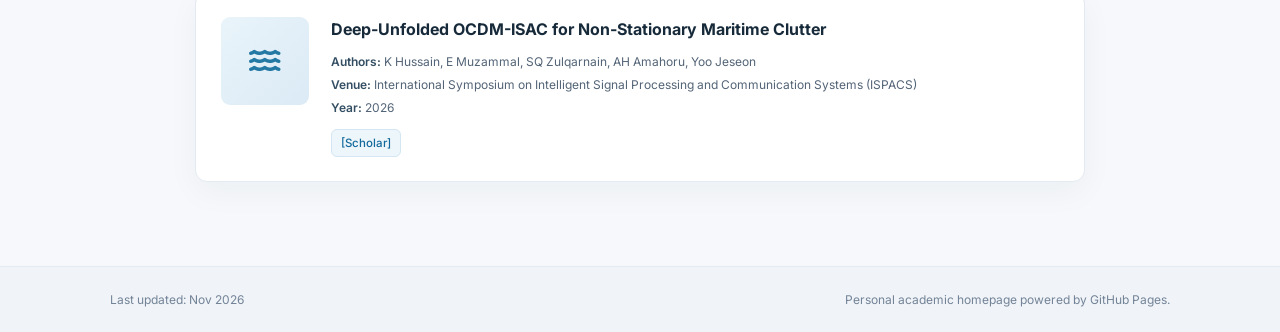
==== commit 8abbf585: "Display remote driving thumbnail for tele-operation paper" ====
--- a/publications.html
+++ b/publications.html
@@ -39,7 +39,7 @@
 
     <div class="pub-full-item">
       <div class="pub-full-thumb">
-        <div class="pub-thumb-placeholder large"><i class="fas fa-network-wired"></i></div>
+        <img src="remote-driving-thumbnail.svg" alt="Autonomous driving systems infographic" loading="lazy" style="display:block;width:100%;height:100%;object-fit:contain;border-radius:6px;" />
       </div>
       <div class="pub-full-info">
         <p class="pub-title">Selecting Remote Driving Locations for Latency Sensitive Reliable Tele-Operation</p>
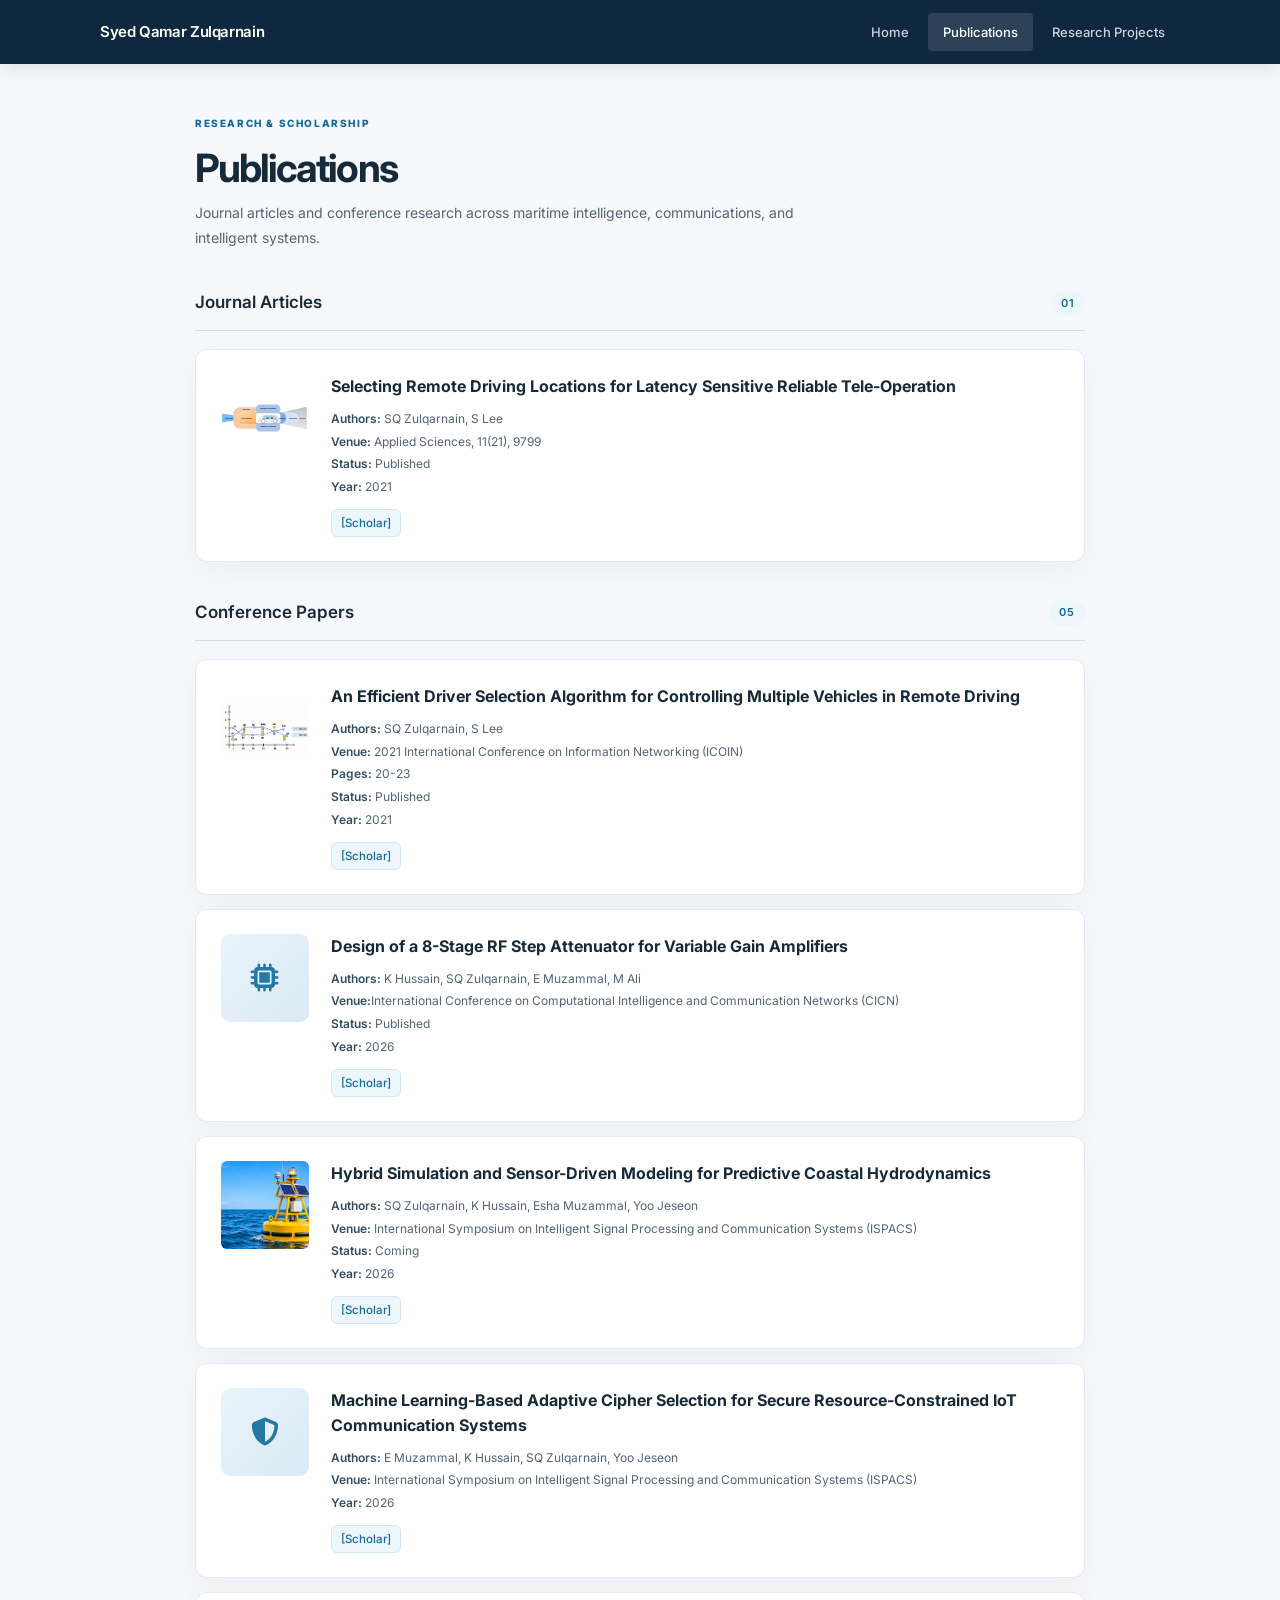
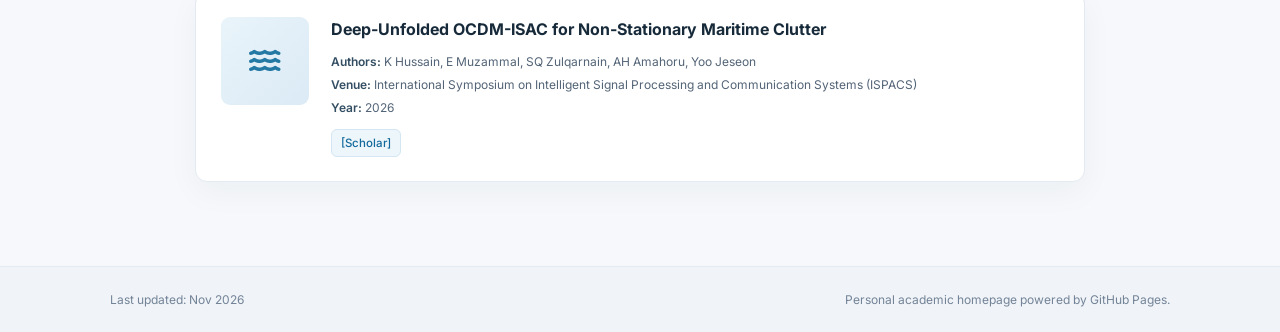
==== commit dffb3833: "Add dual-path network thumbnail to driver selection publication" ====
--- a/publications.html
+++ b/publications.html
@@ -59,7 +59,7 @@
 
     <div class="pub-full-item">
       <div class="pub-full-thumb">
-        <div class="pub-thumb-placeholder large"><i class="fas fa-car"></i></div>
+        <img src="Dual-Path%20Node%20Network%20Diagram.png" alt="Dual-path node network diagram for remote driver selection" loading="lazy" style="display:block;width:100%;height:100%;object-fit:contain;border-radius:6px;" />
       </div>
       <div class="pub-full-info">
         <p class="pub-title">An Efficient Driver Selection Algorithm for Controlling Multiple Vehicles in Remote Driving
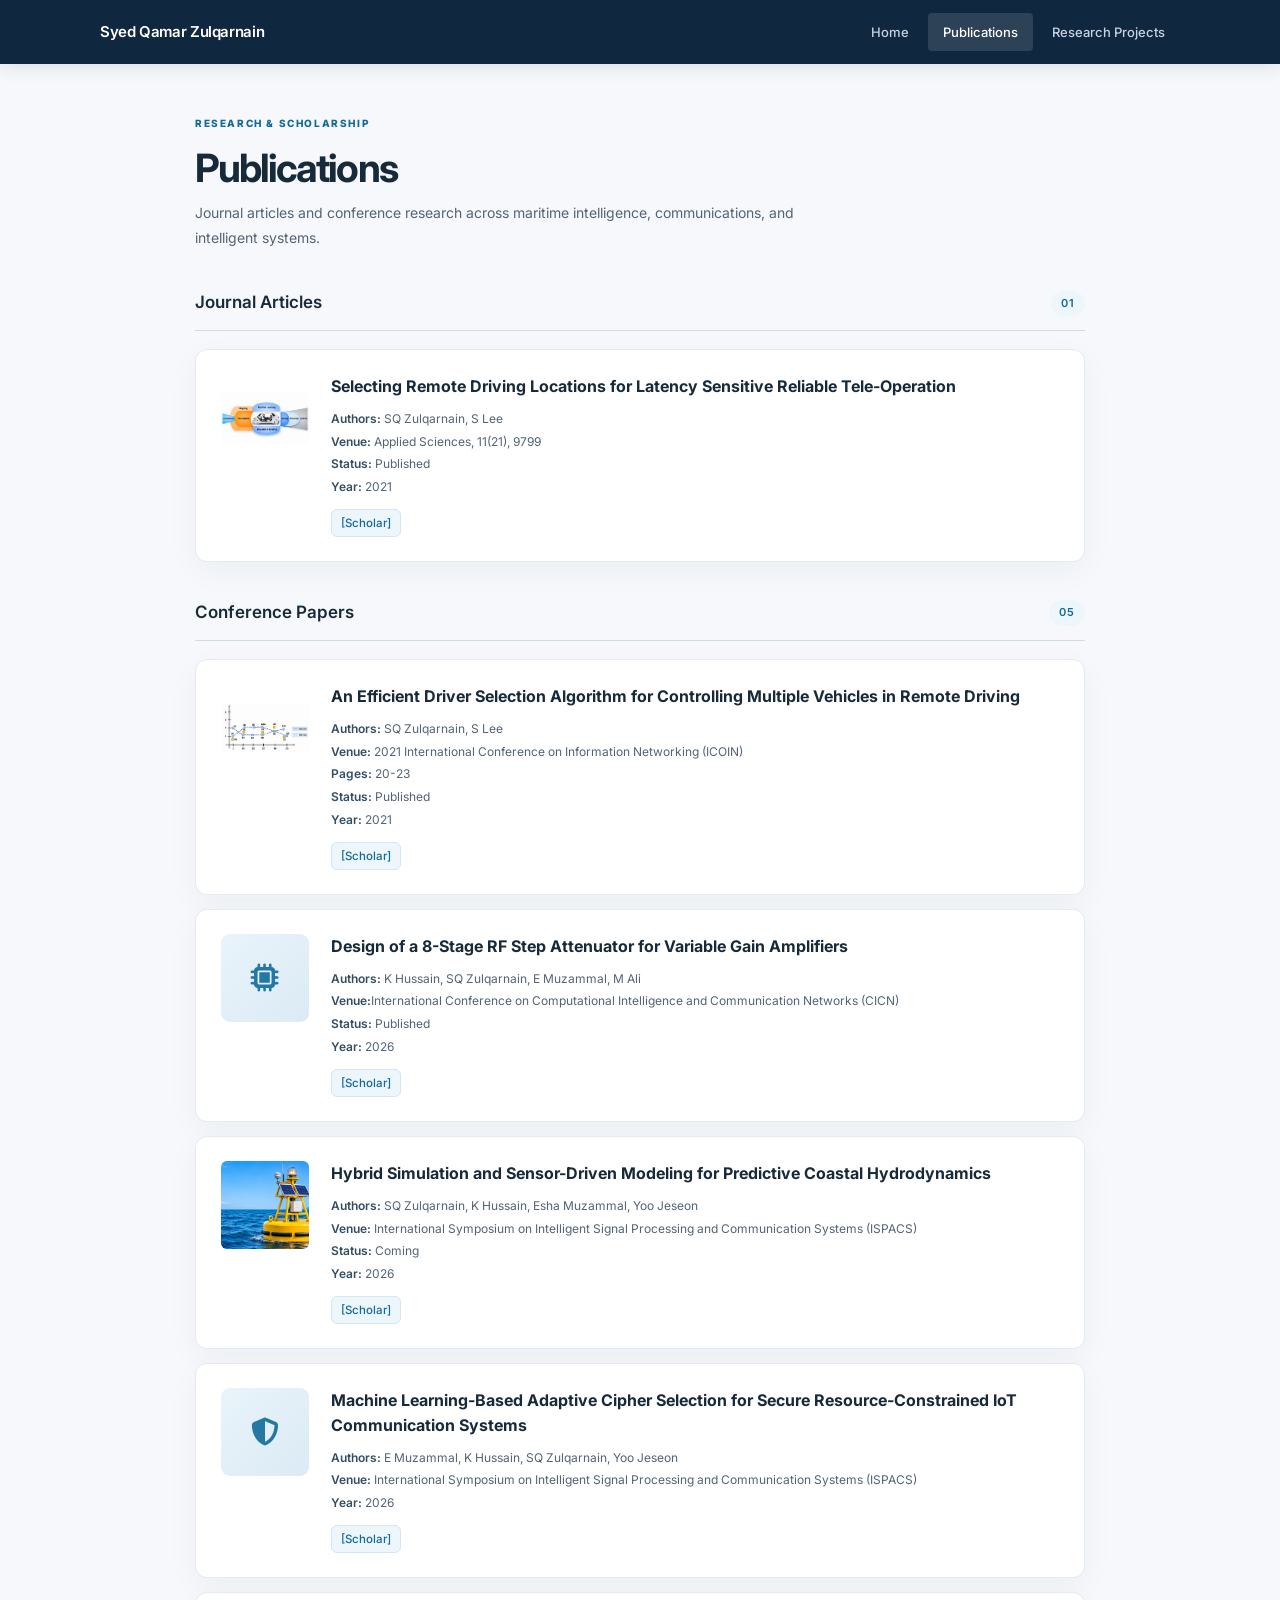
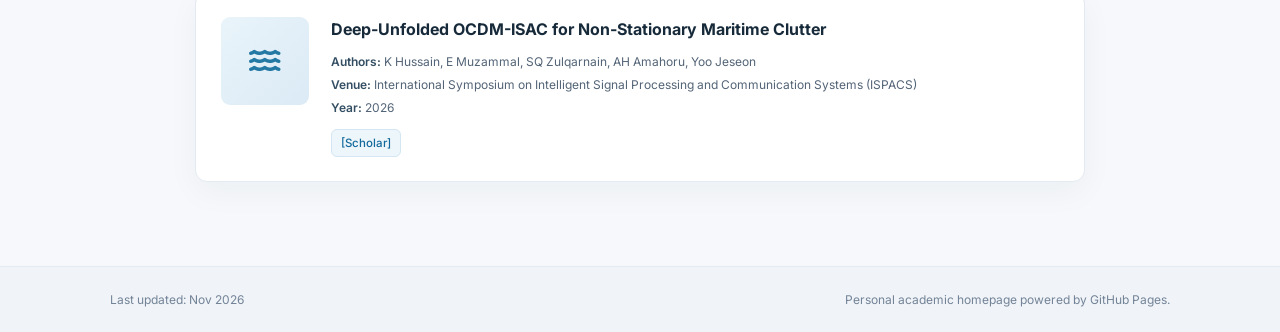
==== commit 7ec34169: "Use uploaded autonomous car infographic for tele-operation publication" ====
--- a/publications.html
+++ b/publications.html
@@ -39,7 +39,7 @@
 
     <div class="pub-full-item">
       <div class="pub-full-thumb">
-        <img src="remote-driving-thumbnail.svg" alt="Autonomous driving systems infographic" loading="lazy" style="display:block;width:100%;height:100%;object-fit:contain;border-radius:6px;" />
+        <img src="Autonomous%20Car%20Technology%20Infographic.png" alt="Autonomous driving systems infographic" loading="lazy" style="display:block;width:100%;height:100%;object-fit:contain;border-radius:6px;" />
       </div>
       <div class="pub-full-info">
         <p class="pub-title">Selecting Remote Driving Locations for Latency Sensitive Reliable Tele-Operation</p>
